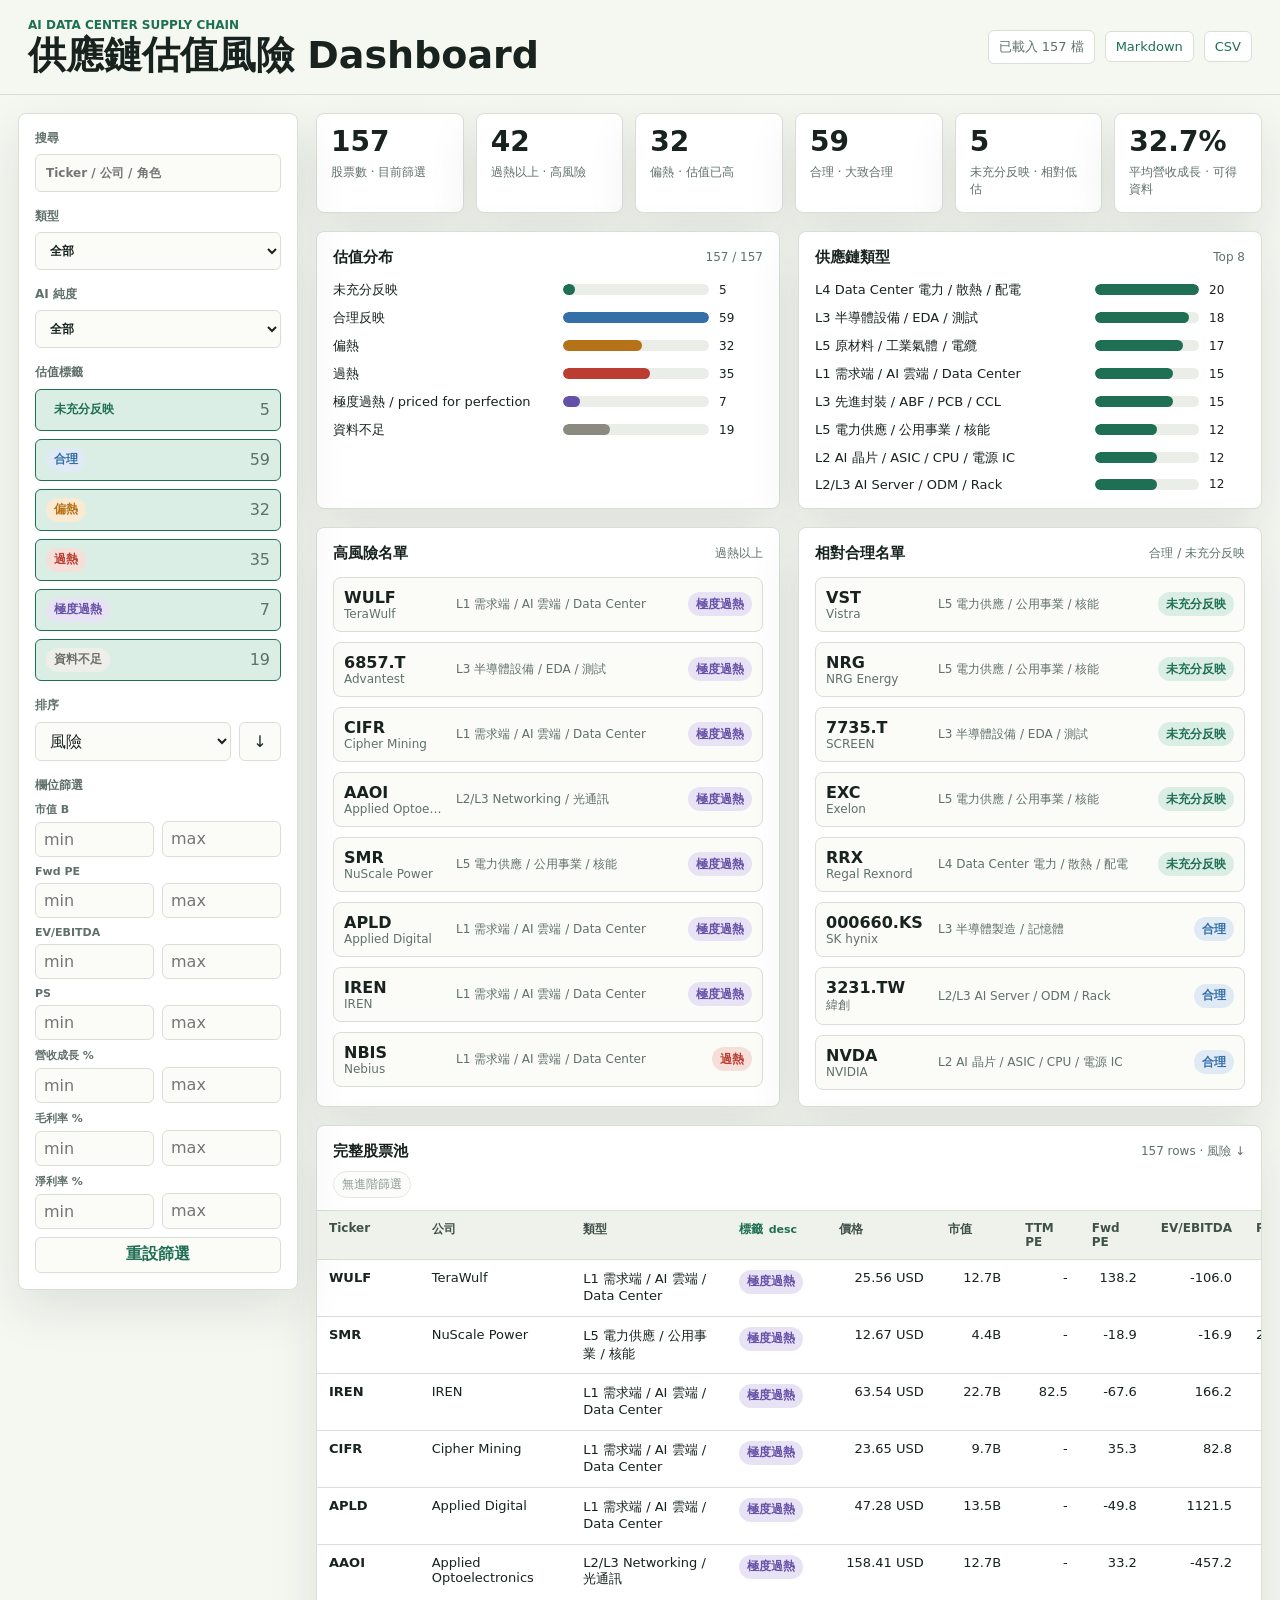
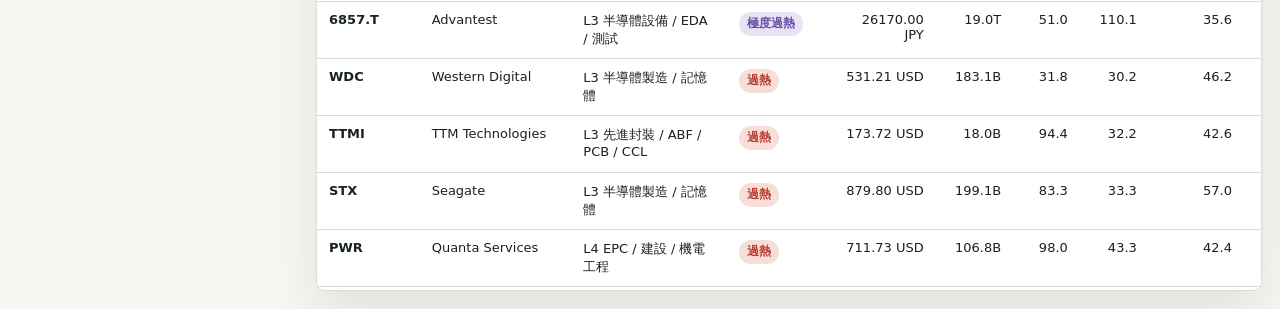
==== index.html @ abe906b4 "Deploy AI supply chain valuation dashboard" ====
<!doctype html>
<html lang="zh-Hant">
  <head>
    <meta charset="utf-8" />
    <meta name="viewport" content="width=device-width, initial-scale=1" />
    <title>AI Data Center 供應鏈估值 Dashboard</title>
    <link rel="stylesheet" href="./styles.css" />
  </head>
  <body>
    <div class="app-shell">
      <header class="topbar">
        <div>
          <p class="eyebrow">AI Data Center Supply Chain</p>
          <h1>供應鏈估值風險 Dashboard</h1>
        </div>
        <div class="source-block">
          <span id="dataStatus">載入中</span>
          <a href="./ai_supply_chain_valuation_assessment.md">Markdown</a>
          <a href="./ai_supply_chain_valuation_screen.csv">CSV</a>
        </div>
      </header>

      <main class="dashboard">
        <aside class="filters" aria-label="filters">
          <label class="field">
            <span>搜尋</span>
            <input id="searchInput" type="search" placeholder="Ticker / 公司 / 角色" autocomplete="off" />
          </label>

          <label class="field">
            <span>類型</span>
            <select id="categoryFilter"></select>
          </label>

          <label class="field">
            <span>AI 純度</span>
            <select id="purityFilter">
              <option value="">全部</option>
              <option value="高">高</option>
              <option value="中高">中高</option>
              <option value="中">中</option>
              <option value="低到中">低到中</option>
            </select>
          </label>

          <section class="filter-group" aria-label="valuation labels">
            <div class="filter-title">估值標籤</div>
            <div id="labelFilters" class="label-filters"></div>
          </section>

          <section class="filter-group">
            <div class="filter-title">排序</div>
            <div class="sort-row">
              <select id="sortSelect">
                <option value="severity">風險</option>
                <option value="ticker">Ticker</option>
                <option value="company">公司</option>
                <option value="price">價格</option>
                <option value="marketCap">市值</option>
                <option value="trailingPE">Trailing PE</option>
                <option value="forwardPE">Forward PE</option>
                <option value="evToEbitda">EV/EBITDA</option>
                <option value="ps">PS</option>
                <option value="pb">PB</option>
                <option value="revenueGrowth">營收成長</option>
                <option value="grossMargins">毛利率</option>
                <option value="profitMargins">淨利率</option>
              </select>
              <button id="sortDir" type="button" title="切換排序方向">↓</button>
            </div>
          </section>

          <section class="filter-group">
            <div class="filter-title">欄位篩選</div>
            <div class="range-grid">
              <label class="mini-field">
                <span>市值 B</span>
                <input data-range="marketCap" data-bound="min" type="number" inputmode="decimal" placeholder="min" />
              </label>
              <label class="mini-field">
                <span>&nbsp;</span>
                <input data-range="marketCap" data-bound="max" type="number" inputmode="decimal" placeholder="max" />
              </label>
              <label class="mini-field">
                <span>Fwd PE</span>
                <input data-range="forwardPE" data-bound="min" type="number" inputmode="decimal" placeholder="min" />
              </label>
              <label class="mini-field">
                <span>&nbsp;</span>
                <input data-range="forwardPE" data-bound="max" type="number" inputmode="decimal" placeholder="max" />
              </label>
              <label class="mini-field">
                <span>EV/EBITDA</span>
                <input data-range="evToEbitda" data-bound="min" type="number" inputmode="decimal" placeholder="min" />
              </label>
              <label class="mini-field">
                <span>&nbsp;</span>
                <input data-range="evToEbitda" data-bound="max" type="number" inputmode="decimal" placeholder="max" />
              </label>
              <label class="mini-field">
                <span>PS</span>
                <input data-range="ps" data-bound="min" type="number" inputmode="decimal" placeholder="min" />
              </label>
              <label class="mini-field">
                <span>&nbsp;</span>
                <input data-range="ps" data-bound="max" type="number" inputmode="decimal" placeholder="max" />
              </label>
              <label class="mini-field">
                <span>營收成長 %</span>
                <input data-range="revenueGrowth" data-bound="min" type="number" inputmode="decimal" placeholder="min" />
              </label>
              <label class="mini-field">
                <span>&nbsp;</span>
                <input data-range="revenueGrowth" data-bound="max" type="number" inputmode="decimal" placeholder="max" />
              </label>
              <label class="mini-field">
                <span>毛利率 %</span>
                <input data-range="grossMargins" data-bound="min" type="number" inputmode="decimal" placeholder="min" />
              </label>
              <label class="mini-field">
                <span>&nbsp;</span>
                <input data-range="grossMargins" data-bound="max" type="number" inputmode="decimal" placeholder="max" />
              </label>
              <label class="mini-field">
                <span>淨利率 %</span>
                <input data-range="profitMargins" data-bound="min" type="number" inputmode="decimal" placeholder="min" />
              </label>
              <label class="mini-field">
                <span>&nbsp;</span>
                <input data-range="profitMargins" data-bound="max" type="number" inputmode="decimal" placeholder="max" />
              </label>
            </div>
            <div class="filter-actions">
              <button id="clearFilters" type="button">重設篩選</button>
            </div>
          </section>
        </aside>

        <section class="content">
          <section class="kpi-grid" id="kpiGrid"></section>

          <section class="analysis-grid">
            <div class="panel chart-panel">
              <div class="panel-head">
                <h2>估值分布</h2>
                <span id="filteredCount"></span>
              </div>
              <div id="labelChart" class="bar-chart"></div>
            </div>

            <div class="panel chart-panel">
              <div class="panel-head">
                <h2>供應鏈類型</h2>
                <span>Top 8</span>
              </div>
              <div id="categoryChart" class="bar-chart compact"></div>
            </div>
          </section>

          <section class="split-grid">
            <div class="panel">
              <div class="panel-head">
                <h2>高風險名單</h2>
                <span>過熱以上</span>
              </div>
              <div id="riskList" class="watch-list"></div>
            </div>

            <div class="panel">
              <div class="panel-head">
                <h2>相對合理名單</h2>
                <span>合理 / 未充分反映</span>
              </div>
              <div id="reasonableList" class="watch-list"></div>
            </div>
          </section>

          <section class="panel table-panel">
            <div class="panel-head">
              <h2>完整股票池</h2>
              <span id="tableMeta"></span>
            </div>
            <div id="activeFilters" class="active-filters"></div>
            <div class="table-wrap">
              <table>
                <thead>
                  <tr>
                    <th><button class="sort-head" type="button" data-sort="ticker">Ticker</button></th>
                    <th><button class="sort-head" type="button" data-sort="company">公司</button></th>
                    <th><button class="sort-head" type="button" data-sort="category">類型</button></th>
                    <th><button class="sort-head" type="button" data-sort="valuation_label">標籤</button></th>
                    <th><button class="sort-head" type="button" data-sort="price">價格</button></th>
                    <th><button class="sort-head" type="button" data-sort="marketCap">市值</button></th>
                    <th><button class="sort-head" type="button" data-sort="trailingPE">TTM PE</button></th>
                    <th><button class="sort-head" type="button" data-sort="forwardPE">Fwd PE</button></th>
                    <th><button class="sort-head" type="button" data-sort="evToEbitda">EV/EBITDA</button></th>
                    <th><button class="sort-head" type="button" data-sort="ps">PS</button></th>
                    <th><button class="sort-head" type="button" data-sort="pb">PB</button></th>
                    <th><button class="sort-head" type="button" data-sort="revenueGrowth">營收成長</button></th>
                    <th><button class="sort-head" type="button" data-sort="grossMargins">毛利率</button></th>
                    <th><button class="sort-head" type="button" data-sort="profitMargins">淨利率</button></th>
                    <th>判讀</th>
                  </tr>
                </thead>
                <tbody id="stockTable"></tbody>
              </table>
            </div>
          </section>
        </section>
      </main>
    </div>

    <dialog id="detailDialog">
      <form method="dialog">
        <button class="close-button" value="close" aria-label="close">×</button>
      </form>
      <div id="detailContent"></div>
    </dialog>

    <script src="./app.js"></script>
  </body>
</html>
---- styles.css ----
:root {
  --ink: #18221f;
  --muted: #60706a;
  --line: #d9ded6;
  --surface: #ffffff;
  --base: #f5f7f1;
  --green: #1f6f55;
  --green-soft: #dbeee5;
  --amber: #b67218;
  --amber-soft: #faead1;
  --red: #bb3d32;
  --red-soft: #f6ded9;
  --blue: #356fa8;
  --blue-soft: #dfeaf5;
  --violet: #6651a8;
  --violet-soft: #e8e3f4;
  --shadow: 0 18px 50px rgba(28, 42, 36, 0.1);
}

* {
  box-sizing: border-box;
}

body {
  margin: 0;
  background: var(--base);
  color: var(--ink);
  font-family:
    Inter, ui-sans-serif, system-ui, -apple-system, BlinkMacSystemFont, "Segoe UI",
    "Noto Sans TC", sans-serif;
  letter-spacing: 0;
}

button,
input,
select {
  font: inherit;
}

a {
  color: var(--green);
  text-decoration: none;
}

.app-shell {
  min-height: 100vh;
}

.topbar {
  position: sticky;
  top: 0;
  z-index: 10;
  display: flex;
  align-items: center;
  justify-content: space-between;
  gap: 24px;
  padding: 18px 28px;
  border-bottom: 1px solid var(--line);
  background: rgba(245, 247, 241, 0.94);
  backdrop-filter: blur(12px);
}

.eyebrow {
  margin: 0 0 4px;
  color: var(--green);
  font-size: 12px;
  font-weight: 700;
  text-transform: uppercase;
}

h1,
h2 {
  margin: 0;
  letter-spacing: 0;
}

h1 {
  font-size: clamp(24px, 3vw, 38px);
  line-height: 1.05;
}

h2 {
  font-size: 15px;
}

.source-block {
  display: flex;
  align-items: center;
  gap: 10px;
  flex-wrap: wrap;
  justify-content: flex-end;
  color: var(--muted);
  font-size: 13px;
}

.source-block a,
.source-block span {
  padding: 7px 10px;
  border: 1px solid var(--line);
  border-radius: 6px;
  background: var(--surface);
}

.dashboard {
  display: grid;
  grid-template-columns: 280px minmax(0, 1fr);
  gap: 18px;
  padding: 18px;
}

.filters,
.panel,
.kpi {
  border: 1px solid var(--line);
  border-radius: 8px;
  background: var(--surface);
  box-shadow: var(--shadow);
}

.filters {
  position: sticky;
  top: 92px;
  align-self: start;
  display: grid;
  gap: 16px;
  padding: 16px;
}

.field {
  display: grid;
  gap: 7px;
  color: var(--muted);
  font-size: 12px;
  font-weight: 700;
}

input,
select {
  width: 100%;
  min-height: 38px;
  border: 1px solid var(--line);
  border-radius: 6px;
  background: #fbfcf8;
  color: var(--ink);
  padding: 8px 10px;
  outline: none;
}

input:focus,
select:focus,
button:focus-visible {
  border-color: var(--green);
  box-shadow: 0 0 0 3px rgba(31, 111, 85, 0.14);
}

.filter-group {
  display: grid;
  gap: 8px;
}

.filter-title {
  color: var(--muted);
  font-size: 12px;
  font-weight: 700;
}

.label-filters {
  display: grid;
  gap: 8px;
}

.label-toggle {
  display: flex;
  align-items: center;
  justify-content: space-between;
  gap: 10px;
  min-height: 36px;
  border: 1px solid var(--line);
  border-radius: 6px;
  background: #fbfcf8;
  color: var(--ink);
  padding: 8px 10px;
  cursor: pointer;
}

.label-toggle.active {
  border-color: var(--green);
  background: var(--green-soft);
}

.label-toggle .count {
  color: var(--muted);
  font-variant-numeric: tabular-nums;
}

.sort-row {
  display: grid;
  grid-template-columns: 1fr 42px;
  gap: 8px;
}

.sort-row button,
.filter-actions button,
.close-button {
  border: 1px solid var(--line);
  border-radius: 6px;
  background: #fbfcf8;
  color: var(--ink);
  cursor: pointer;
}

.range-grid {
  display: grid;
  grid-template-columns: repeat(2, minmax(0, 1fr));
  gap: 8px;
}

.mini-field {
  display: grid;
  gap: 5px;
}

.mini-field span {
  color: var(--muted);
  font-size: 11px;
  font-weight: 700;
}

.mini-field input {
  min-height: 34px;
  padding: 7px 8px;
}

.filter-actions {
  display: grid;
}

.filter-actions button {
  min-height: 36px;
  color: var(--green);
  font-weight: 700;
}

.content {
  min-width: 0;
  display: grid;
  gap: 18px;
}

.kpi-grid {
  display: grid;
  grid-template-columns: repeat(6, minmax(130px, 1fr));
  gap: 12px;
}

.kpi {
  min-height: 84px;
  padding: 14px;
}

.kpi .value {
  display: block;
  font-size: 28px;
  font-weight: 800;
  line-height: 1;
}

.kpi .label {
  display: block;
  margin-top: 8px;
  color: var(--muted);
  font-size: 12px;
}

.analysis-grid,
.split-grid {
  display: grid;
  grid-template-columns: repeat(2, minmax(0, 1fr));
  gap: 18px;
}

.panel {
  min-width: 0;
  padding: 16px;
}

.panel-head {
  display: flex;
  align-items: center;
  justify-content: space-between;
  gap: 12px;
  margin-bottom: 14px;
}

.panel-head span {
  color: var(--muted);
  font-size: 12px;
}

.bar-chart {
  display: grid;
  gap: 10px;
}

.bar-row {
  display: grid;
  grid-template-columns: minmax(140px, 220px) 1fr 44px;
  align-items: center;
  gap: 10px;
  font-size: 13px;
}

.bar-label {
  overflow: hidden;
  text-overflow: ellipsis;
  white-space: nowrap;
}

.bar-track {
  height: 11px;
  overflow: hidden;
  border-radius: 999px;
  background: #ebeee8;
}

.bar-fill {
  height: 100%;
  min-width: 2px;
  border-radius: inherit;
  background: var(--green);
}

.bar-fill.fair {
  background: var(--blue);
}

.bar-fill.warm {
  background: var(--amber);
}

.bar-fill.hot {
  background: var(--red);
}

.bar-fill.extreme {
  background: var(--violet);
}

.bar-fill.missing {
  background: #8a8a80;
}

.compact .bar-row {
  grid-template-columns: minmax(150px, 270px) 1fr 36px;
}

.watch-list {
  display: grid;
  gap: 10px;
}

.watch-item {
  display: grid;
  grid-template-columns: minmax(72px, 100px) 1fr auto;
  align-items: center;
  gap: 12px;
  min-height: 54px;
  border: 1px solid var(--line);
  border-radius: 8px;
  background: #fbfcf8;
  padding: 10px;
  cursor: pointer;
}

.ticker {
  font-weight: 800;
}

.company {
  color: var(--muted);
  font-size: 12px;
  overflow: hidden;
  text-overflow: ellipsis;
  white-space: nowrap;
}

.metric {
  color: var(--ink);
  font-size: 12px;
  font-variant-numeric: tabular-nums;
}

.tag {
  display: inline-flex;
  align-items: center;
  min-height: 24px;
  padding: 3px 8px;
  border-radius: 999px;
  font-size: 12px;
  font-weight: 700;
  white-space: nowrap;
}

.tag.cool {
  background: var(--green-soft);
  color: var(--green);
}

.tag.fair {
  background: var(--blue-soft);
  color: var(--blue);
}

.tag.warm {
  background: var(--amber-soft);
  color: var(--amber);
}

.tag.hot {
  background: var(--red-soft);
  color: var(--red);
}

.tag.extreme {
  background: var(--violet-soft);
  color: var(--violet);
}

.tag.missing {
  background: #eeeeea;
  color: #6f6f68;
}

.table-panel {
  padding-bottom: 0;
}

.active-filters {
  display: flex;
  flex-wrap: wrap;
  gap: 8px;
  margin: -4px 0 12px;
}

.filter-chip {
  display: inline-flex;
  align-items: center;
  min-height: 26px;
  padding: 4px 8px;
  border: 1px solid var(--line);
  border-radius: 999px;
  background: #fbfcf8;
  color: var(--muted);
  font-size: 12px;
}

.filter-chip.muted {
  opacity: 0.72;
}

.table-wrap {
  overflow: auto;
  max-height: 680px;
  margin: 0 -16px;
  border-top: 1px solid var(--line);
}

table {
  width: 100%;
  min-width: 1480px;
  border-collapse: collapse;
  font-size: 13px;
}

th,
td {
  border-bottom: 1px solid var(--line);
  padding: 10px 12px;
  text-align: left;
  vertical-align: top;
}

th {
  position: sticky;
  top: 0;
  z-index: 1;
  background: #eef2eb;
  color: #40514a;
  font-size: 12px;
}

.sort-head {
  width: 100%;
  border: 0;
  background: transparent;
  color: inherit;
  font: inherit;
  font-weight: 700;
  text-align: left;
  padding: 0;
  cursor: pointer;
}

.sort-head.sorted {
  color: var(--green);
}

.sort-head.sorted::after {
  content: attr(data-direction);
  margin-left: 6px;
  font-size: 11px;
}

td.numeric,
th.numeric {
  text-align: right;
  font-variant-numeric: tabular-nums;
}

tr:hover td {
  background: #faf7ef;
}

.read-cell {
  max-width: 320px;
  color: var(--muted);
}

dialog {
  width: min(780px, calc(100vw - 32px));
  border: 1px solid var(--line);
  border-radius: 8px;
  box-shadow: var(--shadow);
  padding: 0;
}

dialog::backdrop {
  background: rgba(20, 26, 22, 0.3);
}

.close-button {
  position: absolute;
  top: 12px;
  right: 12px;
  width: 34px;
  height: 34px;
  font-size: 24px;
  line-height: 1;
}

.detail {
  padding: 24px;
}

.detail h2 {
  margin-right: 42px;
  font-size: 24px;
}

.detail-grid {
  display: grid;
  grid-template-columns: repeat(3, minmax(0, 1fr));
  gap: 10px;
  margin: 18px 0;
}

.detail-stat {
  border: 1px solid var(--line);
  border-radius: 8px;
  padding: 12px;
  background: #fbfcf8;
}

.detail-stat span {
  display: block;
  color: var(--muted);
  font-size: 12px;
}

.detail-stat strong {
  display: block;
  margin-top: 5px;
  font-size: 18px;
}

.detail p {
  color: var(--muted);
  line-height: 1.65;
}

@media (max-width: 1100px) {
  .dashboard {
    grid-template-columns: 1fr;
  }

  .filters {
    position: static;
    grid-template-columns: repeat(2, minmax(0, 1fr));
  }

  .filter-group {
    grid-column: span 2;
  }

  .kpi-grid {
    grid-template-columns: repeat(3, minmax(0, 1fr));
  }
}

@media (max-width: 760px) {
  .topbar,
  .analysis-grid,
  .split-grid,
  .filters,
  .detail-grid {
    grid-template-columns: 1fr;
  }

  .topbar {
    display: grid;
    padding: 16px;
  }

  .source-block {
    justify-content: flex-start;
  }

  .dashboard {
    padding: 12px;
  }

  .filter-group {
    grid-column: auto;
  }

  .kpi-grid {
    grid-template-columns: repeat(2, minmax(0, 1fr));
  }

  .bar-row {
    grid-template-columns: minmax(110px, 1fr) 1fr 34px;
  }
}
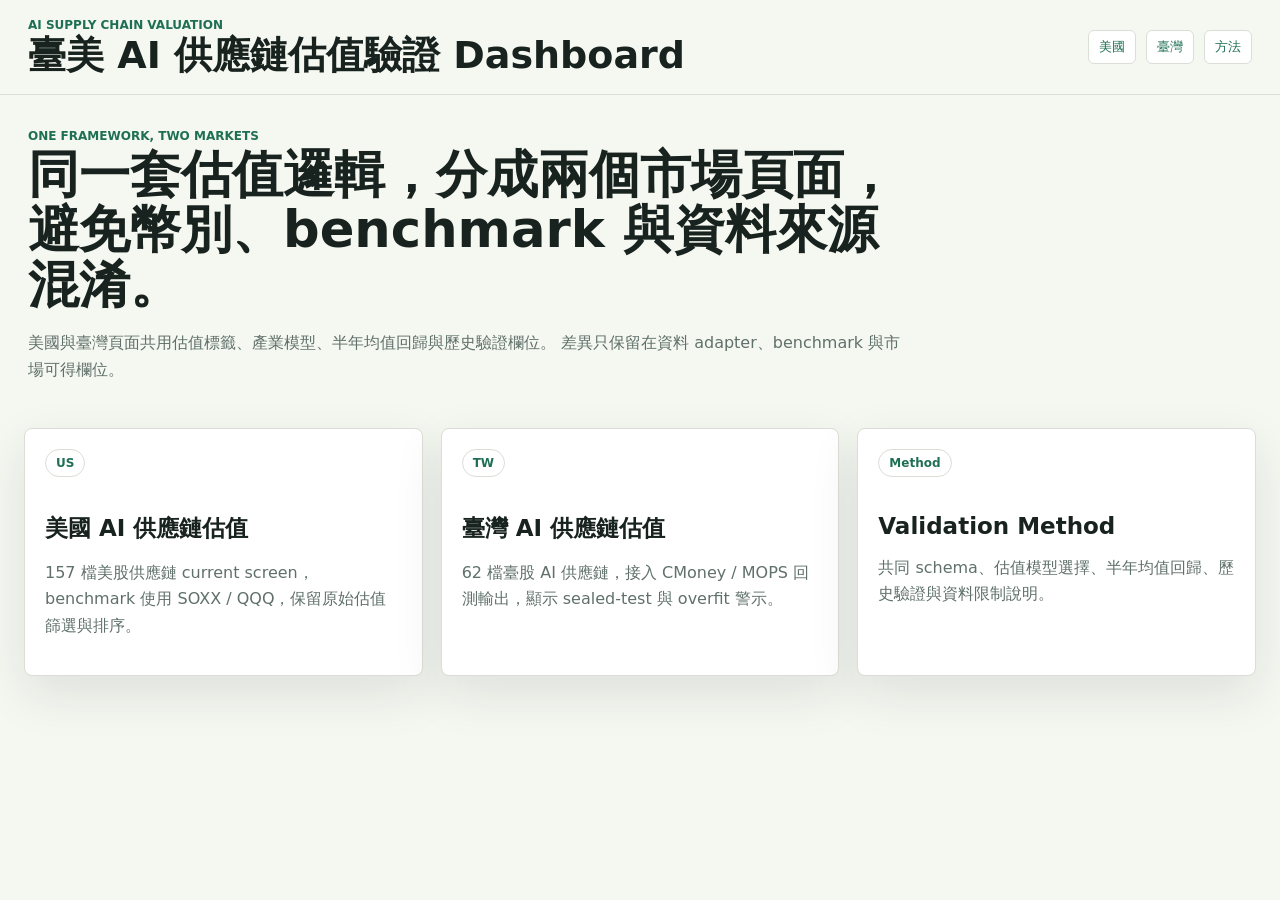
==== commit b5a75f7d: "Add Taiwan and US valuation dashboard pages" ====
--- a/index.html
+++ b/index.html
@@ -3,220 +3,51 @@
   <head>
     <meta charset="utf-8" />
     <meta name="viewport" content="width=device-width, initial-scale=1" />
-    <title>AI Data Center 供應鏈估值 Dashboard</title>
+    <title>臺美 AI 供應鏈估值 Dashboard</title>
     <link rel="stylesheet" href="./styles.css" />
   </head>
   <body>
     <div class="app-shell">
       <header class="topbar">
         <div>
-          <p class="eyebrow">AI Data Center Supply Chain</p>
-          <h1>供應鏈估值風險 Dashboard</h1>
+          <p class="eyebrow">AI Supply Chain Valuation</p>
+          <h1>臺美 AI 供應鏈估值驗證 Dashboard</h1>
         </div>
-        <div class="source-block">
-          <span id="dataStatus">載入中</span>
-          <a href="./ai_supply_chain_valuation_assessment.md">Markdown</a>
-          <a href="./ai_supply_chain_valuation_screen.csv">CSV</a>
-        </div>
+        <nav class="source-block" aria-label="primary">
+          <a href="./us.html">美國</a>
+          <a href="./tw.html">臺灣</a>
+          <a href="./method.html">方法</a>
+        </nav>
       </header>
 
-      <main class="dashboard">
-        <aside class="filters" aria-label="filters">
-          <label class="field">
-            <span>搜尋</span>
-            <input id="searchInput" type="search" placeholder="Ticker / 公司 / 角色" autocomplete="off" />
-          </label>
+      <main class="home">
+        <section class="home-intro">
+          <p class="eyebrow">One framework, two markets</p>
+          <h2>同一套估值邏輯，分成兩個市場頁面，避免幣別、benchmark 與資料來源混淆。</h2>
+          <p>
+            美國與臺灣頁面共用估值標籤、產業模型、半年均值回歸與歷史驗證欄位。
+            差異只保留在資料 adapter、benchmark 與市場可得欄位。
+          </p>
+        </section>
 
-          <label class="field">
-            <span>類型</span>
-            <select id="categoryFilter"></select>
-          </label>
-
-          <label class="field">
-            <span>AI 純度</span>
-            <select id="purityFilter">
-              <option value="">全部</option>
-              <option value="高">高</option>
-              <option value="中高">中高</option>
-              <option value="中">中</option>
-              <option value="低到中">低到中</option>
-            </select>
-          </label>
-
-          <section class="filter-group" aria-label="valuation labels">
-            <div class="filter-title">估值標籤</div>
-            <div id="labelFilters" class="label-filters"></div>
-          </section>
-
-          <section class="filter-group">
-            <div class="filter-title">排序</div>
-            <div class="sort-row">
-              <select id="sortSelect">
-                <option value="severity">風險</option>
-                <option value="ticker">Ticker</option>
-                <option value="company">公司</option>
-                <option value="price">價格</option>
-                <option value="marketCap">市值</option>
-                <option value="trailingPE">Trailing PE</option>
-                <option value="forwardPE">Forward PE</option>
-                <option value="evToEbitda">EV/EBITDA</option>
-                <option value="ps">PS</option>
-                <option value="pb">PB</option>
-                <option value="revenueGrowth">營收成長</option>
-                <option value="grossMargins">毛利率</option>
-                <option value="profitMargins">淨利率</option>
-              </select>
-              <button id="sortDir" type="button" title="切換排序方向">↓</button>
-            </div>
-          </section>
-
-          <section class="filter-group">
-            <div class="filter-title">欄位篩選</div>
-            <div class="range-grid">
-              <label class="mini-field">
-                <span>市值 B</span>
-                <input data-range="marketCap" data-bound="min" type="number" inputmode="decimal" placeholder="min" />
-              </label>
-              <label class="mini-field">
-                <span>&nbsp;</span>
-                <input data-range="marketCap" data-bound="max" type="number" inputmode="decimal" placeholder="max" />
-              </label>
-              <label class="mini-field">
-                <span>Fwd PE</span>
-                <input data-range="forwardPE" data-bound="min" type="number" inputmode="decimal" placeholder="min" />
-              </label>
-              <label class="mini-field">
-                <span>&nbsp;</span>
-                <input data-range="forwardPE" data-bound="max" type="number" inputmode="decimal" placeholder="max" />
-              </label>
-              <label class="mini-field">
-                <span>EV/EBITDA</span>
-                <input data-range="evToEbitda" data-bound="min" type="number" inputmode="decimal" placeholder="min" />
-              </label>
-              <label class="mini-field">
-                <span>&nbsp;</span>
-                <input data-range="evToEbitda" data-bound="max" type="number" inputmode="decimal" placeholder="max" />
-              </label>
-              <label class="mini-field">
-                <span>PS</span>
-                <input data-range="ps" data-bound="min" type="number" inputmode="decimal" placeholder="min" />
-              </label>
-              <label class="mini-field">
-                <span>&nbsp;</span>
-                <input data-range="ps" data-bound="max" type="number" inputmode="decimal" placeholder="max" />
-              </label>
-              <label class="mini-field">
-                <span>營收成長 %</span>
-                <input data-range="revenueGrowth" data-bound="min" type="number" inputmode="decimal" placeholder="min" />
-              </label>
-              <label class="mini-field">
-                <span>&nbsp;</span>
-                <input data-range="revenueGrowth" data-bound="max" type="number" inputmode="decimal" placeholder="max" />
-              </label>
-              <label class="mini-field">
-                <span>毛利率 %</span>
-                <input data-range="grossMargins" data-bound="min" type="number" inputmode="decimal" placeholder="min" />
-              </label>
-              <label class="mini-field">
-                <span>&nbsp;</span>
-                <input data-range="grossMargins" data-bound="max" type="number" inputmode="decimal" placeholder="max" />
-              </label>
-              <label class="mini-field">
-                <span>淨利率 %</span>
-                <input data-range="profitMargins" data-bound="min" type="number" inputmode="decimal" placeholder="min" />
-              </label>
-              <label class="mini-field">
-                <span>&nbsp;</span>
-                <input data-range="profitMargins" data-bound="max" type="number" inputmode="decimal" placeholder="max" />
-              </label>
-            </div>
-            <div class="filter-actions">
-              <button id="clearFilters" type="button">重設篩選</button>
-            </div>
-          </section>
-        </aside>
-
-        <section class="content">
-          <section class="kpi-grid" id="kpiGrid"></section>
-
-          <section class="analysis-grid">
-            <div class="panel chart-panel">
-              <div class="panel-head">
-                <h2>估值分布</h2>
-                <span id="filteredCount"></span>
-              </div>
-              <div id="labelChart" class="bar-chart"></div>
-            </div>
-
-            <div class="panel chart-panel">
-              <div class="panel-head">
-                <h2>供應鏈類型</h2>
-                <span>Top 8</span>
-              </div>
-              <div id="categoryChart" class="bar-chart compact"></div>
-            </div>
-          </section>
-
-          <section class="split-grid">
-            <div class="panel">
-              <div class="panel-head">
-                <h2>高風險名單</h2>
-                <span>過熱以上</span>
-              </div>
-              <div id="riskList" class="watch-list"></div>
-            </div>
-
-            <div class="panel">
-              <div class="panel-head">
-                <h2>相對合理名單</h2>
-                <span>合理 / 未充分反映</span>
-              </div>
-              <div id="reasonableList" class="watch-list"></div>
-            </div>
-          </section>
-
-          <section class="panel table-panel">
-            <div class="panel-head">
-              <h2>完整股票池</h2>
-              <span id="tableMeta"></span>
-            </div>
-            <div id="activeFilters" class="active-filters"></div>
-            <div class="table-wrap">
-              <table>
-                <thead>
-                  <tr>
-                    <th><button class="sort-head" type="button" data-sort="ticker">Ticker</button></th>
-                    <th><button class="sort-head" type="button" data-sort="company">公司</button></th>
-                    <th><button class="sort-head" type="button" data-sort="category">類型</button></th>
-                    <th><button class="sort-head" type="button" data-sort="valuation_label">標籤</button></th>
-                    <th><button class="sort-head" type="button" data-sort="price">價格</button></th>
-                    <th><button class="sort-head" type="button" data-sort="marketCap">市值</button></th>
-                    <th><button class="sort-head" type="button" data-sort="trailingPE">TTM PE</button></th>
-                    <th><button class="sort-head" type="button" data-sort="forwardPE">Fwd PE</button></th>
-                    <th><button class="sort-head" type="button" data-sort="evToEbitda">EV/EBITDA</button></th>
-                    <th><button class="sort-head" type="button" data-sort="ps">PS</button></th>
-                    <th><button class="sort-head" type="button" data-sort="pb">PB</button></th>
-                    <th><button class="sort-head" type="button" data-sort="revenueGrowth">營收成長</button></th>
-                    <th><button class="sort-head" type="button" data-sort="grossMargins">毛利率</button></th>
-                    <th><button class="sort-head" type="button" data-sort="profitMargins">淨利率</button></th>
-                    <th>判讀</th>
-                  </tr>
-                </thead>
-                <tbody id="stockTable"></tbody>
-              </table>
-            </div>
-          </section>
+        <section class="landing-grid">
+          <a class="landing-card" href="./us.html">
+            <span>US</span>
+            <h2>美國 AI 供應鏈估值</h2>
+            <p>157 檔美股供應鏈 current screen，benchmark 使用 SOXX / QQQ，保留原始估值篩選與排序。</p>
+          </a>
+          <a class="landing-card" href="./tw.html">
+            <span>TW</span>
+            <h2>臺灣 AI 供應鏈估值</h2>
+            <p>62 檔臺股 AI 供應鏈，接入 CMoney / MOPS 回測輸出，顯示 sealed-test 與 overfit 警示。</p>
+          </a>
+          <a class="landing-card" href="./method.html">
+            <span>Method</span>
+            <h2>Validation Method</h2>
+            <p>共同 schema、估值模型選擇、半年均值回歸、歷史驗證與資料限制說明。</p>
+          </a>
         </section>
       </main>
     </div>
-
-    <dialog id="detailDialog">
-      <form method="dialog">
-        <button class="close-button" value="close" aria-label="close">×</button>
-      </form>
-      <div id="detailContent"></div>
-    </dialog>
-
-    <script src="./app.js"></script>
   </body>
 </html>
--- a/styles.css
+++ b/styles.css
@@ -101,6 +101,78 @@
   background: var(--surface);
 }
 
+.top-note {
+  max-width: 760px;
+  margin: 8px 0 0;
+  color: var(--muted);
+  font-size: 13px;
+  line-height: 1.5;
+}
+
+.home,
+.method-page {
+  display: grid;
+  gap: 18px;
+  padding: 24px;
+}
+
+.home-intro {
+  max-width: 980px;
+  padding: 10px 4px;
+}
+
+.home-intro h2 {
+  max-width: 900px;
+  font-size: clamp(28px, 4vw, 54px);
+  line-height: 1.08;
+}
+
+.home-intro p:not(.eyebrow),
+.method-lead p {
+  max-width: 880px;
+  color: var(--muted);
+  line-height: 1.72;
+}
+
+.landing-grid,
+.method-grid {
+  display: grid;
+  grid-template-columns: repeat(3, minmax(0, 1fr));
+  gap: 18px;
+}
+
+.landing-card {
+  min-height: 220px;
+  border: 1px solid var(--line);
+  border-radius: 8px;
+  background: var(--surface);
+  box-shadow: var(--shadow);
+  padding: 20px;
+  color: var(--ink);
+}
+
+.landing-card span {
+  display: inline-flex;
+  min-height: 28px;
+  align-items: center;
+  border: 1px solid var(--line);
+  border-radius: 999px;
+  padding: 4px 10px;
+  color: var(--green);
+  font-size: 12px;
+  font-weight: 800;
+}
+
+.landing-card h2 {
+  margin-top: 36px;
+  font-size: 23px;
+}
+
+.landing-card p {
+  color: var(--muted);
+  line-height: 1.65;
+}
+
 .dashboard {
   display: grid;
   grid-template-columns: 280px minmax(0, 1fr);
@@ -249,7 +321,7 @@
 
 .kpi-grid {
   display: grid;
-  grid-template-columns: repeat(6, minmax(130px, 1fr));
+  grid-template-columns: repeat(4, minmax(130px, 1fr));
   gap: 12px;
 }
 
@@ -470,6 +542,68 @@
   min-width: 1480px;
   border-collapse: collapse;
   font-size: 13px;
+}
+
+.mini-table {
+  overflow: auto;
+  margin: 0 -4px;
+}
+
+.mini-table table {
+  min-width: 720px;
+  font-size: 12px;
+}
+
+.summary-list {
+  display: grid;
+  gap: 10px;
+}
+
+.summary-item {
+  border: 1px solid var(--line);
+  border-radius: 8px;
+  background: #fbfcf8;
+  padding: 12px;
+}
+
+.summary-item.ok {
+  border-color: rgba(31, 111, 85, 0.35);
+  background: var(--green-soft);
+}
+
+.summary-item.danger {
+  border-color: rgba(187, 61, 50, 0.35);
+  background: var(--red-soft);
+}
+
+.summary-item strong,
+.summary-item span {
+  display: block;
+}
+
+.summary-item span {
+  margin-top: 4px;
+  color: var(--muted);
+  font-variant-numeric: tabular-nums;
+}
+
+.summary-item p {
+  margin: 8px 0 0;
+  color: var(--muted);
+  font-size: 12px;
+  line-height: 1.5;
+}
+
+.method-list {
+  margin: 0;
+  padding-left: 20px;
+  color: var(--muted);
+  line-height: 1.8;
+}
+
+.static-labels .label-toggle {
+  justify-content: flex-start;
+  cursor: default;
 }
 
 th,
@@ -603,7 +737,12 @@
   }
 
   .kpi-grid {
-    grid-template-columns: repeat(3, minmax(0, 1fr));
+    grid-template-columns: repeat(2, minmax(0, 1fr));
+  }
+
+  .landing-grid,
+  .method-grid {
+    grid-template-columns: 1fr;
   }
 }
 
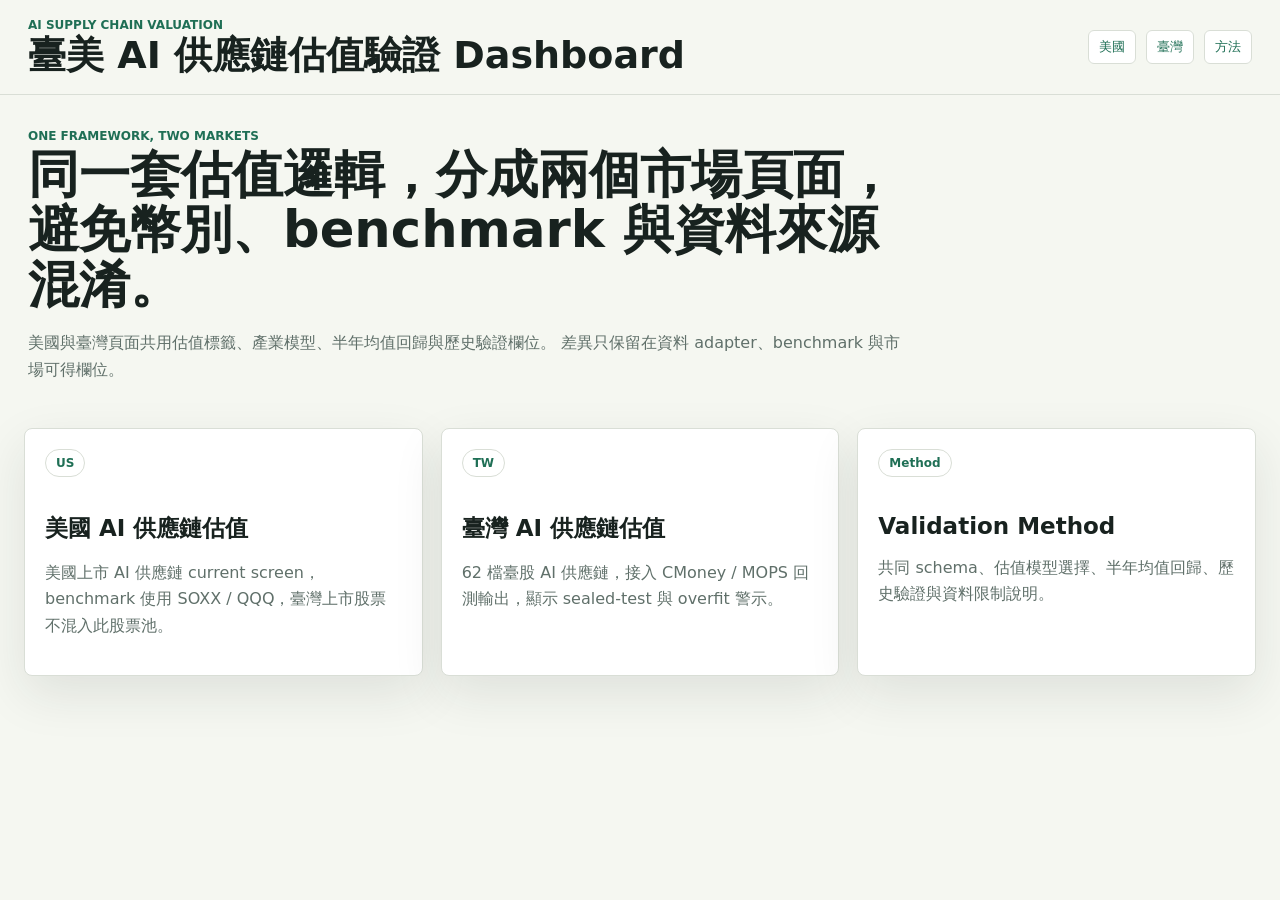
==== commit 0e698bd6: "Separate US and Taiwan stock pools" ====
--- a/index.html
+++ b/index.html
@@ -34,7 +34,7 @@
           <a class="landing-card" href="./us.html">
             <span>US</span>
             <h2>美國 AI 供應鏈估值</h2>
-            <p>157 檔美股供應鏈 current screen，benchmark 使用 SOXX / QQQ，保留原始估值篩選與排序。</p>
+            <p>美國上市 AI 供應鏈 current screen，benchmark 使用 SOXX / QQQ，臺灣上市股票不混入此股票池。</p>
           </a>
           <a class="landing-card" href="./tw.html">
             <span>TW</span>
